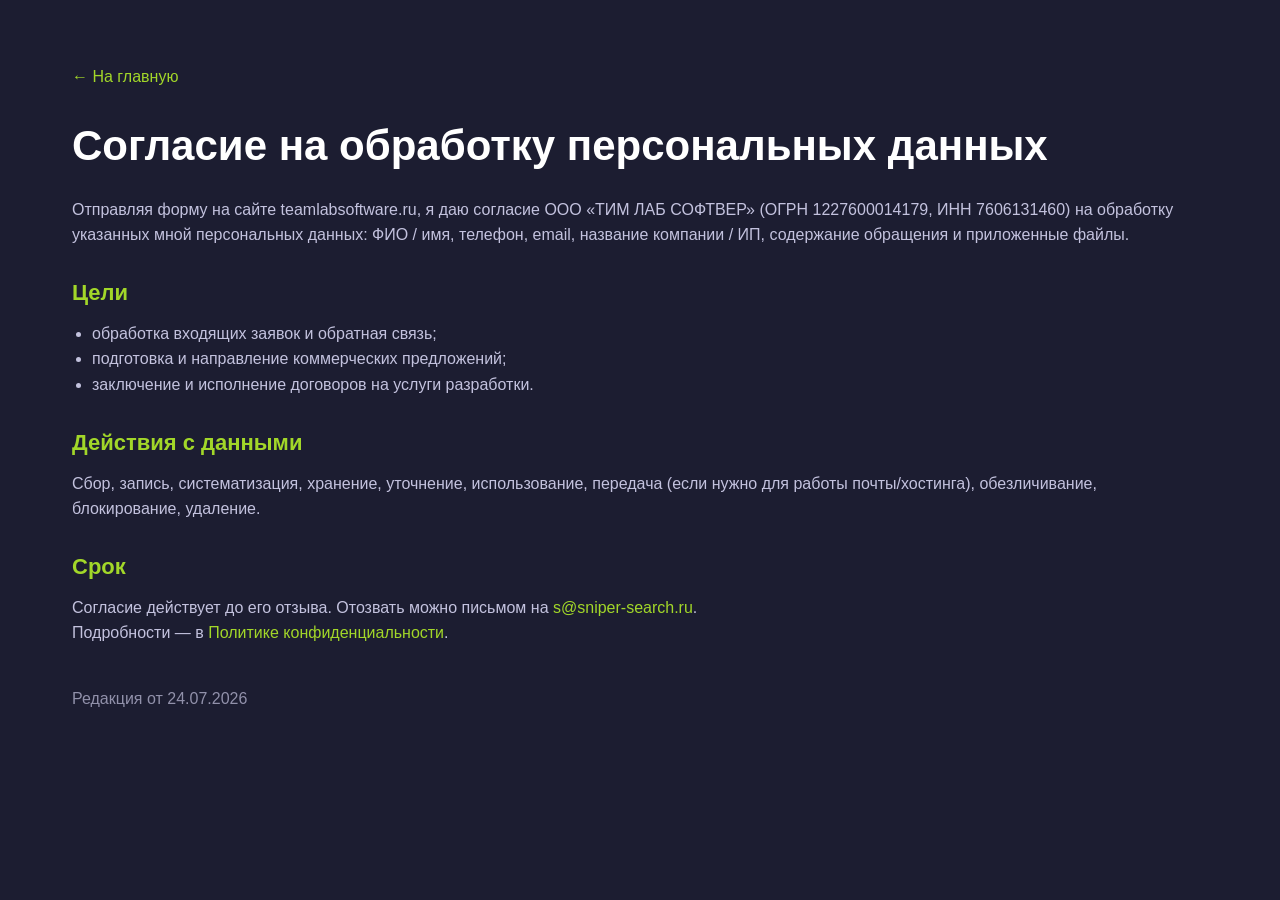
==== personal-data.html @ 65a261e0 "Initial Team Lab landing: static site, forms, responsive QA fixes. Co-authored-by: Cursor <cursorage" ====
<!DOCTYPE html>
<html lang="ru">
  <head>
    <meta charset="UTF-8" />
    <meta name="viewport" content="width=device-width, initial-scale=1.0" />
    <title>Обработка персональных данных — ТимЛаб</title>
    <link rel="stylesheet" href="css/styles.css" />
  </head>
  <body>
    <main class="legal">
      <div class="container">
        <p><a href="index.html">← На главную</a></p>
        <h1>Согласие на обработку персональных данных</h1>
        <p>
          Отправляя форму на сайте teamlabsoftware.ru, я даю согласие ООО «ТИМ
          ЛАБ СОФТВЕР» (ОГРН 1227600014179, ИНН 7606131460) на обработку
          указанных мной персональных данных: ФИО / имя, телефон, email,
          название компании / ИП, содержание обращения и приложенные файлы.
        </p>
        <h2>Цели</h2>
        <ul>
          <li>обработка входящих заявок и обратная связь;</li>
          <li>подготовка и направление коммерческих предложений;</li>
          <li>заключение и исполнение договоров на услуги разработки.</li>
        </ul>
        <h2>Действия с данными</h2>
        <p>
          Сбор, запись, систематизация, хранение, уточнение, использование,
          передача (если нужно для работы почты/хостинга), обезличивание,
          блокирование, удаление.
        </p>
        <h2>Срок</h2>
        <p>
          Согласие действует до его отзыва. Отозвать можно письмом на
          <a href="mailto:s@sniper-search.ru">s@sniper-search.ru</a>.
        </p>
        <p>
          Подробности — в
          <a href="privacy.html">Политике конфиденциальности</a>.
        </p>
        <p class="legal__updated">Редакция от 24.07.2026</p>
      </div>
    </main>
  </body>
</html>
---- css/styles.css ----
:root {
  --primary-dark: #1c1d31;
  --bg: #252637;
  --surface: #2e2f3f;
  --lime: #a2d729;
  --electric: #2f2cf0;
  --purple: #504efd;
  --deep-blue: #2e2cac;
  --snow: #f9f9fb;
  --white: #fefefe;
  --light-grey: #eeeff4;
  --muted: #c3c2de;
  --silver: #c8c8ca;
  --dark-grey: #61616f;
  --near-black: #1f2032;
  --graphite: #3d3f55;
  --placeholder: #8b8c96;
  --border: #e2e2e2;
  --lavender: #bbd7e8;
  --container: 1776px;
  --pad: 72px;
  --font-display: "Unbounded", sans-serif;
  --font-body: "Manrope", sans-serif;
  --radius-card: 20px;
  --radius-sm: 8px;
}

*,
*::before,
*::after {
  box-sizing: border-box;
  margin: 0;
  padding: 0;
}

html {
  scroll-behavior: smooth;
  overflow-x: clip;
}

body {
  font-family: var(--font-body);
  color: var(--graphite);
  background: var(--primary-dark);
  line-height: 1.5;
  -webkit-font-smoothing: antialiased;
  overflow-x: clip;
}

img {
  display: block;
  max-width: 100%;
}

a {
  color: inherit;
  text-decoration: none;
}

button,
input,
textarea {
  font: inherit;
}

.container {
  width: min(100% - 2 * var(--pad), var(--container));
  margin-inline: auto;
}

.visually-hidden {
  position: absolute;
  width: 1px;
  height: 1px;
  padding: 0;
  margin: -1px;
  overflow: hidden;
  clip: rect(0, 0, 0, 0);
  border: 0;
}

/* Buttons */
.btn {
  display: inline-flex;
  align-items: center;
  justify-content: center;
  gap: 10px;
  border-radius: var(--radius-sm);
  border: 1px solid transparent;
  cursor: pointer;
  transition: opacity 0.2s, background 0.2s, border-color 0.2s;
}

.btn:hover {
  opacity: 0.9;
}

.btn--ghost {
  height: 56px;
  padding: 11px 25px;
  border-color: var(--border);
  color: #e2e2e2;
  background: transparent;
  font-weight: 500;
  font-size: 18px;
}

.btn--lime-outline {
  height: 56px;
  padding: 16px 20px;
  border-color: var(--lime);
  color: var(--lime);
  background: transparent;
  font-weight: 700;
  font-size: 18px;
}

.btn--lime {
  background: var(--lime);
  color: var(--primary-dark);
  font-weight: 700;
  font-size: clamp(16px, 2vw, 28px);
  height: auto;
  min-height: 72px;
  padding: 20px 36px;
  gap: 12px;
  width: 100%;
  max-width: 876px;
  min-width: 0;
}

.btn--lime img {
  width: 32px;
  height: 32px;
}

.btn--purple {
  width: 100%;
  max-width: 1476px;
  height: 84px;
  background: var(--purple);
  color: #fff;
  font-family: var(--font-display);
  font-weight: 700;
  font-size: 22px;
  letter-spacing: 1px;
  text-transform: uppercase;
}

.btn--attach {
  height: 57px;
  width: 298px;
  max-width: 100%;
  border: 1px dashed var(--lime);
  color: var(--lime);
  background: transparent;
  font-family: var(--font-display);
  font-weight: 700;
  font-size: 18px;
  gap: 8px;
}

.btn--attach img {
  width: 24px;
  height: 24px;
}

/* Header / Hero */
.hero {
  position: relative;
  min-height: 1006px;
  overflow: hidden;
  background: var(--primary-dark);
  color: #fff;
}

.hero__bg {
  position: absolute;
  inset: 0;
  width: 100%;
  height: 100%;
  object-fit: cover;
  object-position: bottom right;
  opacity: 0.8;
  pointer-events: none;
}

.hero__glow {
  position: absolute;
  top: -38px;
  right: -40px;
  width: min(831px, 60vw);
  height: auto;
  mix-blend-mode: color-dodge;
  pointer-events: none;
  opacity: 0.7;
}

.header {
  position: relative;
  z-index: 2;
  display: flex;
  align-items: center;
  justify-content: space-between;
  gap: 24px;
  padding: 38px var(--pad) 0;
  width: min(100%, 1920px);
  margin-inline: auto;
}

.logo {
  width: 249px;
  height: 56px;
  flex-shrink: 0;
}

.logo img {
  width: 100%;
  height: 100%;
  object-fit: contain;
}

.nav {
  display: flex;
  align-items: center;
  padding: 6px;
  border-radius: var(--radius-sm);
  background: rgba(37, 38, 55, 0.4);
}

.nav a {
  padding: 10px 26px;
  border-radius: var(--radius-sm);
  font-size: 14px;
  font-weight: 500;
  color: #fff;
  transition: background 0.2s, color 0.2s;
}

.nav a:hover,
.nav a.is-active {
  background: var(--bg);
  color: var(--lime);
  font-weight: 700;
}

.burger {
  display: none;
  width: 44px;
  height: 44px;
  border: 1px solid var(--border);
  border-radius: var(--radius-sm);
  background: transparent;
  color: #fff;
  flex-direction: column;
  align-items: center;
  justify-content: center;
  gap: 5px;
  cursor: pointer;
}

.burger span {
  display: block;
  width: 20px;
  height: 2px;
  background: #fff;
}

.hero__content {
  position: relative;
  z-index: 2;
  padding: 110px var(--pad) 80px;
  width: min(100%, 1920px);
  margin-inline: auto;
}

.hero__title {
  font-family: var(--font-display);
  font-weight: 700;
  font-size: clamp(26px, 5vw, 92px);
  line-height: 1.15;
  letter-spacing: -0.02em;
  max-width: 1278px;
  text-transform: uppercase;
  margin-bottom: 40px;
  overflow-wrap: normal;
  word-break: normal;
  hyphens: none;
}

.hero__title-line {
  display: inline-block;
  white-space: nowrap;
}

.hero__title .accent {
  color: var(--lime);
  white-space: nowrap;
}

.hero__chips {
  display: flex;
  flex-wrap: wrap;
  gap: 24px;
  margin-bottom: 48px;
}

.chip {
  display: inline-flex;
  align-items: center;
  gap: 10px;
  padding: 8px 18px;
  border-radius: var(--radius-sm);
  background: rgba(28, 29, 49, 0.5);
  color: var(--light-grey);
  font-size: 16px;
}

.chip img {
  width: 24px;
  height: 24px;
}

/* Services */
.services {
  background: var(--snow);
  padding: 88px 0 100px;
  color: var(--bg);
}

.section-kicker {
  font-family: var(--font-display);
  font-size: 24px;
  color: var(--electric);
  letter-spacing: 1px;
  margin-bottom: 20px;
}

.section-title {
  font-family: var(--font-display);
  font-weight: 700;
  font-size: clamp(28px, 2.4vw, 46px);
  line-height: 1.15;
  color: var(--bg);
  margin-bottom: 20px;
  text-transform: uppercase;
}

.section-title--light {
  color: rgba(255, 255, 255, 0.9);
}

.section-lead {
  font-size: clamp(18px, 1.5vw, 32px);
  line-height: 1.2;
  color: rgba(31, 32, 50, 0.7);
  margin-bottom: 48px;
  max-width: 1574px;
}

.section-lead--light {
  color: rgba(255, 255, 255, 0.85);
  font-size: clamp(16px, 1.25vw, 24px);
}

.services__grid {
  display: grid;
  grid-template-columns: 1fr 1fr;
  gap: 20px;
  margin-bottom: 72px;
}

.service-card {
  background: #fff;
  border: 1px solid var(--light-grey);
  border-radius: var(--radius-card);
  padding: 40px 48px;
  min-width: 0;
  overflow: hidden;
}

.service-card--wide {
  grid-column: 1 / -1;
}

.service-card h3 {
  font-family: var(--font-display);
  font-weight: 700;
  font-size: 32px;
  line-height: 1.2;
  color: var(--graphite);
  margin-bottom: 28px;
  text-transform: uppercase;
}

.tags {
  display: flex;
  flex-wrap: wrap;
  gap: 16px 32px;
}

.tag {
  display: inline-flex;
  align-items: center;
  padding: 10px 13px;
  border-radius: var(--radius-sm);
  background: var(--light-grey);
  color: var(--dark-grey);
  font-size: clamp(14px, 1.2vw, 24px);
  font-weight: 500;
  line-height: 1.2;
  max-width: 100%;
  overflow-wrap: anywhere;
}

.tag--accent {
  background: var(--purple);
  color: var(--snow);
}

.industries {
  margin-top: 24px;
}

.industries h2 {
  font-family: var(--font-display);
  font-weight: 700;
  font-size: clamp(24px, 1.9vw, 36px);
  color: var(--bg);
  margin-bottom: 40px;
  text-transform: uppercase;
}

.industries__grid {
  display: grid;
  grid-template-columns: repeat(6, 1fr);
  gap: 19px;
}

.industry-card {
  background: #fff;
  border: 1px solid var(--light-grey);
  border-radius: var(--radius-card);
  padding: 40px 24px;
  display: flex;
  flex-direction: column;
  align-items: center;
  gap: 18px;
  text-align: center;
}

.industry-card__icon {
  width: 104px;
  height: 104px;
  border-radius: 26px;
  background: var(--light-grey);
  display: grid;
  place-items: center;
}

.industry-card__icon img {
  width: 46px;
  height: 46px;
  object-fit: contain;
}

.industry-card span {
  font-family: var(--font-display);
  font-weight: 700;
  font-size: 18px;
  color: var(--graphite);
  text-transform: uppercase;
}

/* Projects */
.projects {
  background: var(--bg);
  padding: 100px 0;
  color: #fff;
}

.project {
  display: grid;
  grid-template-columns: 1fr 1fr;
  gap: 20px;
  align-items: stretch;
  margin-top: 40px;
}

.project:first-of-type {
  margin-top: 60px;
}

.project--reverse .project__media {
  order: -1;
}

.project__card {
  background: var(--surface);
  border-radius: var(--radius-card);
  padding: 48px;
  display: flex;
  flex-direction: column;
  min-height: 531px;
}

.project__head {
  display: flex;
  flex-wrap: wrap;
  align-items: center;
  gap: 16px 30px;
  margin-bottom: 28px;
}

.project__head h3 {
  font-family: var(--font-display);
  font-weight: 700;
  font-size: 32px;
  line-height: 1.3;
}

.badge {
  display: inline-flex;
  padding: 10px 13px;
  border-radius: var(--radius-sm);
  background: var(--purple);
  color: var(--light-grey);
  font-size: 16px;
  font-weight: 600;
}

.project__rows {
  display: flex;
  flex-direction: column;
  gap: 20px;
  flex: 1;
  margin-bottom: 32px;
}

.project__row {
  display: grid;
  grid-template-columns: 130px 1fr;
  gap: 12px;
  font-size: 20px;
  line-height: 1.5;
}

.project__row dt {
  font-weight: 600;
  color: var(--light-grey);
}

.project__row dt.result {
  color: var(--lime);
}

.project__row dd strong {
  font-weight: 800;
}

.project__tags {
  display: flex;
  flex-wrap: wrap;
  gap: 9px;
  margin-top: auto;
}

.project__tags .tag {
  background: var(--bg);
  color: var(--dark-grey);
  font-size: 16px;
}

.project__media {
  border-radius: var(--radius-card);
  overflow: hidden;
  min-height: 531px;
  background: var(--surface);
}

.project__media img {
  width: 100%;
  height: 100%;
  object-fit: cover;
}

/* About */
.about {
  background: var(--bg);
  padding: 80px 0 100px;
  color: #fff;
}

.about__top {
  display: grid;
  grid-template-columns: 1fr 1fr;
  gap: 40px;
  margin-bottom: 60px;
}

.about__title {
  font-family: var(--font-display);
  font-weight: 700;
  font-size: clamp(32px, 2.5vw, 48px);
  line-height: 1.35;
  margin-bottom: 36px;
  max-width: 840px;
}

.about__title .accent {
  color: var(--lime);
}

.about__text {
  font-size: 24px;
  line-height: 38px;
  color: rgba(255, 255, 255, 0.9);
  max-width: 747px;
}

.stats {
  display: grid;
  grid-template-columns: 1fr 1fr;
  gap: 20px;
}

.stat {
  border: 1px solid rgba(249, 249, 251, 0.1);
  border-radius: 16px;
  padding: 33px;
  min-height: 174px;
}

.stat__value {
  font-size: 64px;
  font-weight: 800;
  line-height: 48px;
  color: var(--silver);
  letter-spacing: -2px;
  margin-bottom: 24px;
}

.stat__label {
  font-size: 24px;
  font-weight: 500;
  color: rgba(255, 255, 255, 0.7);
}

.values {
  display: grid;
  grid-template-columns: repeat(4, 1fr);
  gap: 20px;
}

.value-card {
  background: rgba(255, 255, 255, 0.04);
  border-radius: var(--radius-card);
  padding: 32px;
}

.value-card img {
  width: 48px;
  height: 48px;
  margin-bottom: 16px;
  object-fit: contain;
}

.value-card h3 {
  font-family: var(--font-display);
  font-weight: 700;
  font-size: 24px;
  line-height: 32px;
  margin-bottom: 16px;
  text-transform: uppercase;
  max-width: 332px;
}

.value-card p {
  font-size: 18px;
  line-height: 24px;
  color: rgba(255, 255, 255, 0.8);
}

/* Stack */
.stack {
  background: var(--bg);
  padding: 88px 0 100px;
  color: #fff;
}

.stack__list {
  display: grid;
  grid-template-columns: repeat(6, 1fr);
  gap: 24px;
  margin-top: 60px;
  justify-items: center;
}

.stack-item {
  width: 140px;
  text-align: center;
}

.stack-item__icon {
  width: 140px;
  height: 140px;
  background: var(--snow);
  border-radius: 32px;
  display: grid;
  place-items: center;
  margin-bottom: 20px;
  position: relative;
  overflow: hidden;
}

.stack-item__icon--ts img:last-child {
  position: absolute;
  width: 70%;
  height: auto;
}

.stack-item__icon img {
  width: 100px;
  height: 100px;
  object-fit: contain;
}

.stack-item__icon--python {
  position: relative;
}

.stack-item__icon--python img {
  position: absolute;
  width: 72px;
  height: 72px;
}

.stack-item__icon--python img:first-child {
  top: 18px;
  left: 22px;
}

.stack-item__icon--python img:last-child {
  bottom: 18px;
  right: 22px;
}

.stack-item__icon--k8s {
  position: relative;
}

.stack-item__icon--k8s img {
  position: absolute;
  inset: 18px;
  width: auto;
  height: auto;
  max-width: 104px;
  max-height: 104px;
  margin: auto;
}

.stack-item span {
  font-size: 28px;
  font-weight: 700;
  color: var(--snow);
}

/* Process */
.process {
  background: var(--snow);
  padding: 88px 0 100px;
}

.process__head {
  text-align: center;
  margin-bottom: 80px;
}

.process__grid {
  display: grid;
  grid-template-columns: 1fr 1fr;
  gap: 48px 80px;
  position: relative;
  max-width: 1480px;
  margin-inline: auto;
}

.process__col {
  display: flex;
  flex-direction: column;
  gap: 28px;
}

.process-step {
  display: grid;
  grid-template-columns: 40px 1fr;
  gap: 20px;
  align-items: start;
}

.process-step__icon {
  width: 40px;
  height: 40px;
  border-radius: 10px;
  background: var(--lavender);
  display: grid;
  place-items: center;
  position: relative;
}

.process-step__icon::after {
  content: "";
  position: absolute;
  top: 44px;
  left: 50%;
  width: 1px;
  height: calc(100% + 28px);
  background: rgba(31, 32, 50, 0.1);
  transform: translateX(-50%);
}

.process-step:last-child .process-step__icon::after {
  display: none;
}

.process-step__icon img {
  width: 20px;
  height: 20px;
}

.process-step h3 {
  font-size: 20px;
  font-weight: 700;
  color: var(--graphite);
  margin-bottom: 10px;
}

.process-step p {
  font-size: 16px;
  line-height: 24px;
  color: var(--dark-grey);
}

/* Contact */
.contact {
  background: #fff;
  padding: 88px 0;
}

.contact__title {
  font-family: var(--font-display);
  font-weight: 700;
  font-size: clamp(28px, 2.4vw, 46px);
  line-height: 1.1;
  color: var(--graphite);
  text-transform: uppercase;
  margin-bottom: 23px;
}

.contact__title .accent {
  color: var(--lime);
}

.form {
  max-width: 1476px;
  display: flex;
  flex-direction: column;
  gap: 40px;
}

.form__row {
  display: grid;
  grid-template-columns: 1fr 1fr;
  gap: 20px;
}

.field {
  width: 100%;
  height: 64px;
  padding: 12px 28px;
  border-radius: var(--radius-sm);
  border: 1px solid rgba(31, 32, 50, 0.12);
  background: var(--snow);
  color: var(--near-black);
  font-weight: 600;
  font-size: 16px;
}

.field::placeholder {
  color: var(--placeholder);
}

.field--phone {
  display: flex;
  align-items: center;
  gap: 16px;
  padding-left: 20px;
}

.field--phone img {
  width: 32px;
  height: 24px;
  flex-shrink: 0;
}

.field--phone input {
  border: 0;
  background: transparent;
  width: 100%;
  height: 100%;
  font-weight: 600;
  font-size: 16px;
  outline: none;
}

.field--area {
  height: 179px;
  padding: 18px 28px;
  resize: vertical;
}

.form__attach {
  display: flex;
  align-items: center;
  gap: 31px;
  flex-wrap: wrap;
}

.form__attach-hint {
  font-size: 14px;
  line-height: 26px;
  color: rgba(31, 32, 50, 0.5);
  max-width: 428px;
}

.form__consent {
  display: flex;
  align-items: center;
  gap: 12px;
  color: var(--dark-grey);
  font-size: 18px;
}

.form__consent input {
  width: 24px;
  height: 24px;
  accent-color: var(--purple);
  flex-shrink: 0;
}

.form__consent a {
  color: var(--purple);
  text-decoration: underline;
}

.form__file-name {
  margin-top: 8px;
  font-size: 14px;
  font-weight: 600;
  color: var(--near-black);
}

.form__status {
  min-height: 24px;
  margin: 0;
  font-size: 16px;
  font-weight: 600;
}

.form__status--pending {
  color: var(--dark-grey);
}

.form__status--success {
  color: #1f7a3f;
}

.form__status--error {
  color: #b42318;
}

.form .btn--purple:disabled {
  opacity: 0.6;
  cursor: not-allowed;
}

.legal {
  padding: 64px 0 80px;
  color: var(--snow);
  background: var(--primary-dark);
  min-height: 100vh;
}

.legal a {
  color: var(--lime);
}

.legal h1 {
  font-family: var(--font-display);
  font-size: clamp(28px, 4vw, 42px);
  margin: 24px 0 20px;
  color: #fff;
}

.legal h2 {
  margin: 28px 0 12px;
  font-size: 22px;
  color: var(--lime);
}

.legal p,
.legal li {
  font-size: 16px;
  line-height: 1.6;
  color: var(--muted);
}

.legal ul {
  padding-left: 20px;
}

.legal__updated {
  margin-top: 40px;
  opacity: 0.7;
}

.presentation-page {
  padding: 48px 0 80px;
  background: var(--primary-dark);
  color: var(--snow);
  min-height: 100vh;
}

.presentation-page a:not(.btn) {
  color: var(--lime);
}

.presentation-page h1 {
  font-family: var(--font-display);
  font-size: clamp(32px, 5vw, 48px);
  margin: 16px 0 12px;
  color: #fff;
}

.presentation-page .lead {
  font-size: 18px;
  color: var(--muted);
  max-width: 720px;
  margin-bottom: 40px;
}

.presentation-grid {
  display: grid;
  grid-template-columns: repeat(2, minmax(0, 1fr));
  gap: 20px;
}

.presentation-card {
  border: 1px solid rgba(255, 255, 255, 0.12);
  border-radius: var(--radius-sm);
  padding: 24px;
  background: var(--surface);
}

.presentation-card h2 {
  margin: 0 0 10px;
  font-size: 20px;
  color: #fff;
}

.presentation-card p {
  margin: 0;
  color: var(--muted);
  line-height: 1.55;
}

.presentation-actions {
  display: flex;
  flex-wrap: wrap;
  gap: 16px;
  margin-top: 36px;
}

@media (max-width: 720px) {
  .presentation-grid {
    grid-template-columns: 1fr;
  }
}

/* Footer */
.footer {
  background: var(--primary-dark);
  color: var(--muted);
  padding: 66px 0 40px;
}

.footer__grid {
  display: grid;
  grid-template-columns: 1.4fr 1fr 1.2fr 1fr;
  gap: 40px;
  margin-bottom: 56px;
}

.footer__brand .logo {
  margin-bottom: 40px;
}

.footer__brand p {
  font-size: 20px;
  line-height: 28px;
  margin-bottom: 40px;
  max-width: 429px;
}

.footer__address {
  font-size: 20px;
  font-weight: 500;
  line-height: 36px;
}

.footer h4 {
  font-size: 24px;
  font-weight: 400;
  margin-bottom: 24px;
  color: var(--muted);
}

.footer__nav {
  display: flex;
  flex-direction: column;
  gap: 12px;
}

.footer__nav a:hover {
  color: #fff;
}

.footer__contacts {
  display: flex;
  flex-direction: column;
  gap: 30px;
}

.footer__contacts a {
  display: inline-flex;
  align-items: center;
  gap: 10px;
  color: #fff;
  font-size: 24px;
  font-weight: 600;
  text-decoration: underline;
  text-underline-offset: 4px;
}

.footer__contacts a:first-of-type {
  margin-top: 0;
}

.footer__contacts img {
  width: 28px;
  height: 28px;
}

.footer__actions {
  display: flex;
  flex-direction: column;
  gap: 20px;
  align-items: stretch;
}

.footer__actions .btn {
  width: 100%;
  max-width: 350px;
}

.footer__actions .btn img {
  width: 24px;
  height: 24px;
}

.footer__bottom {
  border-top: 1px solid rgba(195, 194, 222, 0.2);
  padding-top: 28px;
  display: flex;
  flex-wrap: wrap;
  justify-content: space-between;
  gap: 16px;
  font-size: 18px;
}

.footer__bottom a:hover {
  color: #fff;
}

/* Responsive */
@media (max-width: 1200px) {
  :root {
    --pad: 40px;
  }

  .services__grid,
  .about__top,
  .project,
  .values,
  .process__grid,
  .footer__grid {
    grid-template-columns: 1fr;
  }

  .project--reverse .project__media {
    order: 0;
  }

  .industries__grid {
    grid-template-columns: repeat(3, 1fr);
  }

  .stack__list {
    grid-template-columns: repeat(3, 1fr);
  }

  .header .btn--ghost {
    display: none;
  }

  .nav {
    display: none;
  }

  .nav.is-open {
    display: flex;
    position: absolute;
    top: 100px;
    left: var(--pad);
    right: var(--pad);
    flex-direction: column;
    background: var(--bg);
    z-index: 20;
    padding: 12px;
    box-shadow: 0 16px 40px rgba(0, 0, 0, 0.35);
  }

  .burger {
    display: inline-flex;
  }

  .project__media {
    min-height: 320px;
  }

  .service-card {
    padding: 28px 24px;
  }

  .service-card h3 {
    font-size: clamp(22px, 5vw, 32px);
  }

  .footer__contacts a {
    font-size: 18px;
    word-break: break-word;
  }
}

@media (max-width: 768px) {
  :root {
    --pad: 20px;
  }

  .hero {
    min-height: auto;
  }

  .hero__content {
    padding-top: 60px;
  }

  .btn--lime {
    width: 100%;
    max-width: none;
    min-width: 0;
    font-size: 16px;
    height: auto;
    min-height: 64px;
    padding: 16px 20px;
  }

  .form__row,
  .stats,
  .industries__grid,
  .stack__list {
    grid-template-columns: 1fr 1fr;
  }

  .service-card {
    padding: 24px 18px;
  }

  .header {
    padding-top: 20px;
  }

  .hero__content {
    padding-top: 48px;
    padding-bottom: 56px;
  }

  .hero__chips {
    gap: 12px;
  }

  .chip {
    font-size: 14px;
    padding: 8px 12px;
  }

  .project__row {
    grid-template-columns: 1fr;
  }

  .values {
    grid-template-columns: 1fr;
  }

  .form__attach {
    flex-direction: column;
    align-items: flex-start;
    gap: 16px;
  }

  .btn--attach {
    width: 100%;
  }

  .form__consent {
    font-size: 15px;
    align-items: flex-start;
  }

  .footer__actions .btn {
    max-width: none;
  }

  .footer__bottom {
    flex-direction: column;
  }
}

@media (max-width: 520px) {
  .form__row,
  .stats,
  .industries__grid,
  .stack__list {
    grid-template-columns: 1fr;
  }

  .logo {
    width: 160px;
    height: 40px;
  }

  .hero__title {
    font-size: 24px;
    line-height: 1.2;
  }
}
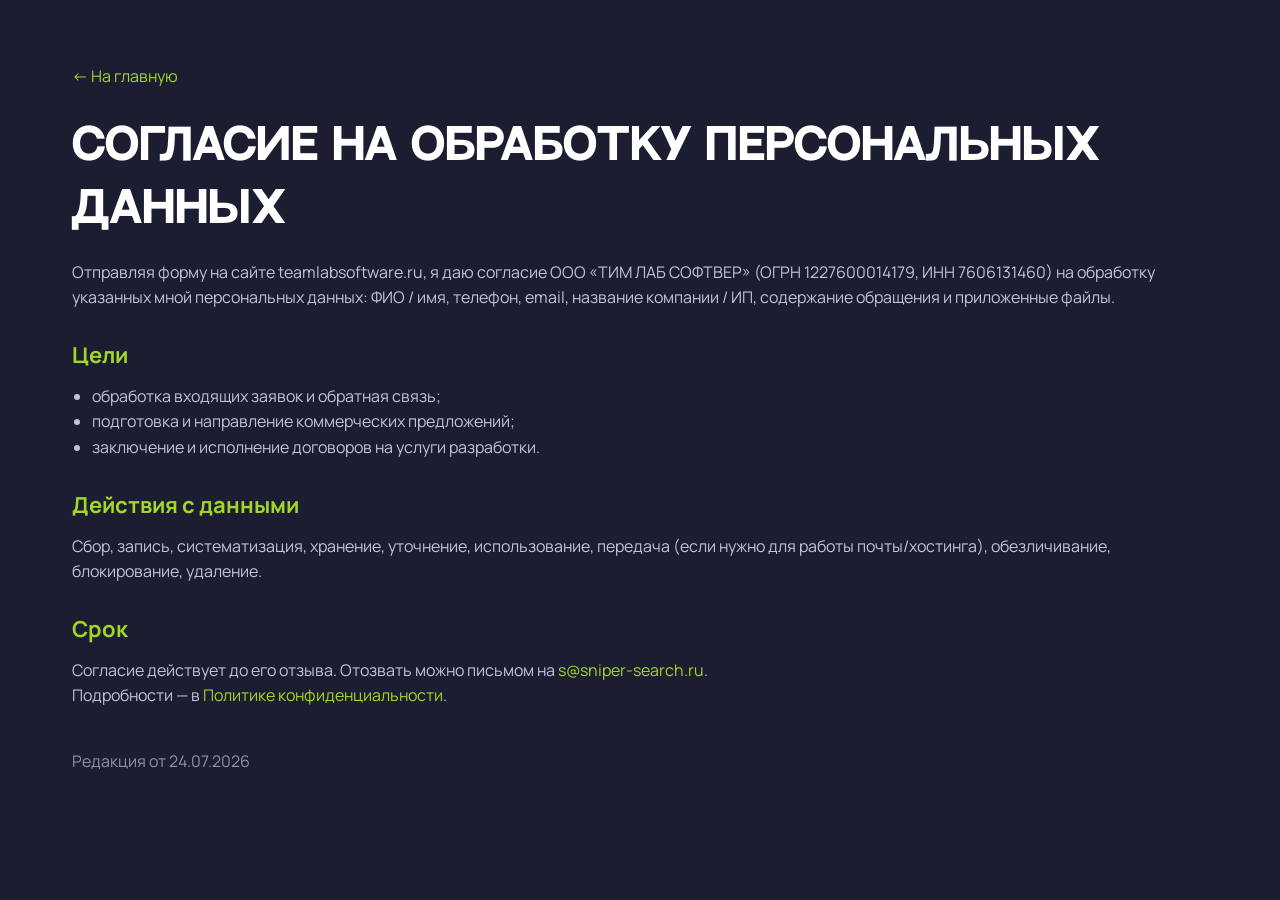
==== commit 74820024: "Ship guide interactions: process tabs, callback modal, phone masks, file attach states, and full-res" ====
--- a/personal-data.html
+++ b/personal-data.html
@@ -4,6 +4,12 @@
     <meta charset="UTF-8" />
     <meta name="viewport" content="width=device-width, initial-scale=1.0" />
     <title>Обработка персональных данных — ТимЛаб</title>
+    <link rel="preconnect" href="https://fonts.googleapis.com" />
+    <link rel="preconnect" href="https://fonts.gstatic.com" crossorigin />
+    <link
+      href="https://fonts.googleapis.com/css2?family=Manrope:wght@400;500;600;700;800&family=Unbounded:wght@400;700&display=swap"
+      rel="stylesheet"
+    />
     <link rel="stylesheet" href="css/styles.css" />
   </head>
   <body>
--- a/css/styles.css
+++ b/css/styles.css
@@ -1,3 +1,19 @@
+@font-face {
+  font-family: "Neutral Face";
+  src: url("../assets/fonts/NeutralFace.woff") format("woff");
+  font-weight: 400;
+  font-style: normal;
+  font-display: swap;
+}
+
+@font-face {
+  font-family: "Neutral Face";
+  src: url("../assets/fonts/NeutralFaceBold.woff") format("woff");
+  font-weight: 700;
+  font-style: normal;
+  font-display: swap;
+}
+
 :root {
   --primary-dark: #1c1d31;
   --bg: #252637;
@@ -19,8 +35,10 @@
   --lavender: #bbd7e8;
   --container: 1776px;
   --pad: 72px;
-  --font-display: "Unbounded", sans-serif;
-  --font-body: "Manrope", sans-serif;
+  /* Макет: Neutral Face. Гайд помечает Unbounded — fallback. */
+  --font-display: "Neutral Face", "Unbounded", sans-serif;
+  /* Макет: Vela Sans GX (форк Manrope). Гайд: Manrope. */
+  --font-body: "Manrope", "Vela Sans GX", sans-serif;
   --radius-card: 20px;
   --radius-sm: 8px;
 }
@@ -40,6 +58,8 @@
 
 body {
   font-family: var(--font-body);
+  font-weight: 400;
+  font-size: 20px;
   color: var(--graphite);
   background: var(--primary-dark);
   line-height: 1.5;
@@ -79,7 +99,7 @@
   border: 0;
 }
 
-/* Buttons */
+/* Buttons — гайд: Large Manrope 28 / Button Neutral Face 22 / Small Manrope 18 */
 .btn {
   display: inline-flex;
   align-items: center;
@@ -88,11 +108,14 @@
   border-radius: var(--radius-sm);
   border: 1px solid transparent;
   cursor: pointer;
-  transition: opacity 0.2s, background 0.2s, border-color 0.2s;
-}
-
-.btn:hover {
-  opacity: 0.9;
+  transition:
+    background 0.2s ease,
+    border-color 0.2s ease,
+    color 0.2s ease,
+    transform 0.2s ease,
+    box-shadow 0.2s ease;
+  font-family: var(--font-body);
+  line-height: 1.2;
 }
 
 .btn--ghost {
@@ -103,6 +126,24 @@
   background: transparent;
   font-weight: 500;
   font-size: 18px;
+  line-height: 24px;
+}
+
+.btn--ghost:hover {
+  background: var(--border);
+  border-color: var(--border);
+  color: var(--primary-dark);
+}
+
+.btn--ghost:active {
+  background: #d5d5d5;
+  border-color: #d5d5d5;
+  color: var(--primary-dark);
+}
+
+.btn--ghost:focus-visible {
+  outline: 2px solid var(--lime);
+  outline-offset: 2px;
 }
 
 .btn--lime-outline {
@@ -113,13 +154,39 @@
   background: transparent;
   font-weight: 700;
   font-size: 18px;
+  line-height: 24px;
+}
+
+.btn--lime-outline:hover {
+  background: var(--lime);
+  border-color: var(--lime);
+  color: var(--bg);
+}
+
+.btn--lime-outline:hover img {
+  filter: brightness(0) saturate(100%);
+}
+
+.btn--lime-outline:active {
+  background: #8fbf1f;
+  border-color: #8fbf1f;
+  color: var(--bg);
+}
+
+.btn--lime-outline:focus-visible {
+  outline: 2px solid var(--lime);
+  outline-offset: 2px;
 }
 
 .btn--lime {
+  position: relative;
+  overflow: hidden;
   background: var(--lime);
   color: var(--primary-dark);
+  font-family: var(--font-body);
   font-weight: 700;
   font-size: clamp(16px, 2vw, 28px);
+  line-height: 24px;
   height: auto;
   min-height: 72px;
   padding: 20px 36px;
@@ -127,24 +194,82 @@
   width: 100%;
   max-width: 876px;
   min-width: 0;
+  text-transform: uppercase;
+  isolation: isolate;
+}
+
+.btn--lime::after {
+  content: "";
+  position: absolute;
+  inset: 0;
+  left: -30%;
+  width: 28%;
+  background: rgba(255, 255, 255, 0.2);
+  transform: skewX(-12deg) translateX(-120%);
+  transition: transform 0.7s ease;
+  pointer-events: none;
+  z-index: 0;
+}
+
+.btn--lime:hover::after {
+  transform: skewX(-12deg) translateX(420%);
+}
+
+.btn--lime > * {
+  position: relative;
+  z-index: 1;
 }
 
 .btn--lime img {
   width: 32px;
   height: 32px;
+  transition: transform 0.2s ease;
+}
+
+.btn--lime:hover img {
+  transform: translateX(4px);
+}
+
+.btn--lime:active {
+  background: #8fbf1f;
+}
+
+.btn--lime:focus-visible {
+  outline: 2px solid #fff;
+  outline-offset: 3px;
 }
 
 .btn--purple {
   width: 100%;
   max-width: 1476px;
   height: 84px;
+  padding: 16px 24px;
   background: var(--purple);
   color: #fff;
   font-family: var(--font-display);
   font-weight: 700;
   font-size: 22px;
+  line-height: 24px;
   letter-spacing: 1px;
   text-transform: uppercase;
+}
+
+.btn--purple:hover {
+  background: #3f3df5;
+}
+
+.btn--purple:active {
+  background: var(--electric);
+}
+
+.btn--purple:focus-visible {
+  outline: 2px solid var(--lime);
+  outline-offset: 2px;
+}
+
+.btn--purple:disabled {
+  opacity: 0.6;
+  cursor: not-allowed;
 }
 
 .btn--attach {
@@ -154,15 +279,87 @@
   border: 1px dashed var(--lime);
   color: var(--lime);
   background: transparent;
-  font-family: var(--font-display);
+  font-family: var(--font-body);
   font-weight: 700;
   font-size: 18px;
+  line-height: 24px;
   gap: 8px;
+  position: relative;
+}
+
+.btn--attach:hover {
+  background: rgba(162, 215, 41, 0.12);
+  border-style: solid;
+}
+
+.btn--attach:active {
+  background: var(--lime);
+  border-style: solid;
+  color: #121316;
+}
+
+.btn--attach:active img,
+.btn--attach:active .attach-trigger__icon {
+  filter: brightness(0);
+}
+
+.btn--attach:focus-visible {
+  outline: 2px solid var(--lime);
+  outline-offset: 2px;
 }
 
 .btn--attach img {
   width: 24px;
   height: 24px;
+  transition: filter 0.2s ease;
+}
+
+.btn--modal-lime {
+  width: 100%;
+  height: 52px;
+  background: var(--lime);
+  color: var(--primary-dark);
+  font-weight: 700;
+  font-size: 15px;
+  border: 0;
+}
+
+.btn--modal-lime:hover {
+  background: #8fbf1f;
+}
+
+.btn--modal-lime:active {
+  background: #7eab1a;
+}
+
+.btn--modal-lime:focus-visible {
+  outline: 2px solid var(--electric);
+  outline-offset: 2px;
+}
+
+.btn--modal-lime:disabled {
+  opacity: 0.6;
+  cursor: not-allowed;
+}
+
+.btn--modal-outline {
+  width: 100%;
+  height: 52px;
+  background: transparent;
+  border: 1px solid var(--primary-dark);
+  color: var(--primary-dark);
+  font-weight: 600;
+  font-size: 15px;
+}
+
+.btn--modal-outline:hover {
+  background: var(--primary-dark);
+  color: #fff;
+}
+
+.btn--modal-outline:focus-visible {
+  outline: 2px solid var(--lime);
+  outline-offset: 2px;
 }
 
 /* Header / Hero */
@@ -180,20 +377,11 @@
   width: 100%;
   height: 100%;
   object-fit: cover;
-  object-position: bottom right;
-  opacity: 0.8;
+  object-position: right center;
   pointer-events: none;
-}
-
-.hero__glow {
-  position: absolute;
-  top: -38px;
-  right: -40px;
-  width: min(831px, 60vw);
-  height: auto;
-  mix-blend-mode: color-dodge;
-  pointer-events: none;
-  opacity: 0.7;
+  image-rendering: auto;
+  -webkit-user-select: none;
+  user-select: none;
 }
 
 .header {
@@ -234,14 +422,23 @@
   font-size: 14px;
   font-weight: 500;
   color: #fff;
-  transition: background 0.2s, color 0.2s;
-}
-
-.nav a:hover,
+  transition: background 0.2s ease, color 0.2s ease, font-weight 0.2s ease;
+}
+
+.nav a:hover {
+  background: rgba(255, 255, 255, 0.1);
+  color: #fff;
+}
+
 .nav a.is-active {
   background: var(--bg);
   color: var(--lime);
   font-weight: 700;
+}
+
+.nav a.is-active:hover {
+  background: var(--bg);
+  color: var(--lime);
 }
 
 .burger {
@@ -278,8 +475,8 @@
   font-family: var(--font-display);
   font-weight: 700;
   font-size: clamp(26px, 5vw, 92px);
-  line-height: 1.15;
-  letter-spacing: -0.02em;
+  line-height: 1.435;
+  letter-spacing: 0;
   max-width: 1278px;
   text-transform: uppercase;
   margin-bottom: 40px;
@@ -330,7 +527,9 @@
 
 .section-kicker {
   font-family: var(--font-display);
+  font-weight: 400;
   font-size: 24px;
+  line-height: 1.15;
   color: var(--electric);
   letter-spacing: 1px;
   margin-bottom: 20px;
@@ -351,7 +550,9 @@
 }
 
 .section-lead {
-  font-size: clamp(18px, 1.5vw, 32px);
+  font-family: var(--font-body);
+  font-weight: 500;
+  font-size: clamp(18px, 1.5vw, 24px);
   line-height: 1.2;
   color: rgba(31, 32, 50, 0.7);
   margin-bottom: 48px;
@@ -360,6 +561,7 @@
 
 .section-lead--light {
   color: rgba(255, 255, 255, 0.85);
+  font-weight: 500;
   font-size: clamp(16px, 1.25vw, 24px);
 }
 
@@ -572,16 +774,22 @@
 }
 
 .project__media {
+  position: relative;
   border-radius: var(--radius-card);
   overflow: hidden;
   min-height: 531px;
+  height: 100%;
   background: var(--surface);
 }
 
 .project__media img {
+  position: absolute;
+  inset: 0;
   width: 100%;
   height: 100%;
   object-fit: cover;
+  object-position: top center;
+  display: block;
 }
 
 /* About */
@@ -699,6 +907,11 @@
 .stack-item {
   width: 140px;
   text-align: center;
+  transition: transform 0.2s ease;
+}
+
+.stack-item:hover {
+  transform: translateY(-4px);
 }
 
 .stack-item__icon {
@@ -711,18 +924,29 @@
   margin-bottom: 20px;
   position: relative;
   overflow: hidden;
+  transition: box-shadow 0.2s ease;
+}
+
+.stack-item:hover .stack-item__icon {
+  box-shadow: 0 10px 28px rgba(80, 78, 253, 0.22);
+}
+
+.stack-item__icon img {
+  width: 100px;
+  height: 100px;
+  object-fit: contain;
+  transition: filter 0.2s ease;
+}
+
+.stack-item:hover .stack-item__icon img {
+  filter: brightness(0) saturate(100%) invert(32%) sepia(98%) saturate(2476%)
+    hue-rotate(230deg) brightness(100%) contrast(101%);
 }
 
 .stack-item__icon--ts img:last-child {
   position: absolute;
   width: 70%;
   height: auto;
-}
-
-.stack-item__icon img {
-  width: 100px;
-  height: 100px;
-  object-fit: contain;
 }
 
 .stack-item__icon--python {
@@ -773,7 +997,53 @@
 
 .process__head {
   text-align: center;
-  margin-bottom: 80px;
+  margin-bottom: 48px;
+}
+
+.process-tabs {
+  display: inline-flex;
+  align-items: center;
+  gap: 8px;
+  margin-top: 40px;
+  padding: 5px;
+  border-radius: 8px;
+  background: var(--light-grey);
+  border: 1px solid rgba(47, 44, 240, 0.03);
+}
+
+.process-tabs__btn {
+  appearance: none;
+  border: 0;
+  background: transparent;
+  color: var(--dark-grey);
+  font-family: var(--font-body);
+  font-weight: 600;
+  font-size: 16px;
+  line-height: 21px;
+  padding: 8px 15px;
+  border-radius: 6px;
+  cursor: pointer;
+  transition: background 0.2s ease, color 0.2s ease;
+}
+
+.process-tabs__btn:hover {
+  background: #ccccff;
+  color: var(--purple);
+}
+
+.process-tabs__btn.is-active {
+  background: var(--electric);
+  color: #fff;
+}
+
+.process-tabs__btn.is-active:hover {
+  background: var(--electric);
+  color: #fff;
+}
+
+.process-tabs__btn:focus-visible {
+  outline: 2px solid var(--purple);
+  outline-offset: 2px;
 }
 
 .process__grid {
@@ -886,6 +1156,22 @@
   font-size: 16px;
 }
 
+.field:hover {
+  border-color: rgba(80, 78, 253, 0.35);
+}
+
+.field:focus {
+  outline: none;
+  border-color: var(--purple);
+  background: #fff;
+}
+
+.field.is-error,
+.field--phone.is-error {
+  border-color: #e53e3e;
+  background: #fff5f5;
+}
+
 .field::placeholder {
   color: var(--placeholder);
 }
@@ -893,14 +1179,98 @@
 .field--phone {
   display: flex;
   align-items: center;
-  gap: 16px;
-  padding-left: 20px;
-}
-
-.field--phone img {
+  gap: 12px;
+  padding-left: 12px;
+  position: relative;
+}
+
+.phone-country {
+  position: relative;
+  flex-shrink: 0;
+}
+
+.phone-country__toggle {
+  display: inline-flex;
+  align-items: center;
+  gap: 6px;
+  border: 0;
+  background: transparent;
+  padding: 4px;
+  cursor: pointer;
+  border-radius: 6px;
+}
+
+.phone-country__toggle:hover {
+  background: rgba(80, 78, 253, 0.08);
+}
+
+.phone-country__toggle img[data-phone-flag],
+.phone-country__toggle img:first-child {
   width: 32px;
   height: 24px;
-  flex-shrink: 0;
+  display: block;
+  border-radius: 3px;
+}
+
+.phone-country__chevron {
+  width: 12px;
+  height: 12px;
+  opacity: 0.7;
+  transition: transform 0.2s ease;
+}
+
+.phone-country.is-open .phone-country__chevron {
+  transform: rotate(180deg);
+}
+
+.phone-country__menu {
+  position: absolute;
+  top: calc(100% + 8px);
+  left: 0;
+  z-index: 30;
+  min-width: 220px;
+  padding: 6px;
+  border-radius: 10px;
+  background: #fff;
+  border: 1px solid #e1e2ec;
+  box-shadow: 0 12px 24px rgba(28, 29, 49, 0.12);
+}
+
+.phone-country__menu--up {
+  top: auto;
+  bottom: calc(100% + 8px);
+}
+
+.phone-country__option {
+  width: 100%;
+  display: flex;
+  align-items: center;
+  gap: 10px;
+  border: 0;
+  background: transparent;
+  padding: 10px 12px;
+  border-radius: 8px;
+  cursor: pointer;
+  font-family: var(--font-body);
+  font-size: 14px;
+  color: var(--near-black);
+  text-align: left;
+}
+
+.phone-country__option:hover {
+  background: #f3f3ff;
+}
+
+.phone-country__option.is-selected {
+  background: rgba(80, 78, 253, 0.12);
+  color: var(--purple);
+  font-weight: 600;
+}
+
+.phone-country__dial {
+  margin-left: auto;
+  color: var(--dark-grey);
+  font-weight: 600;
 }
 
 .field--phone input {
@@ -911,6 +1281,7 @@
   font-weight: 600;
   font-size: 16px;
   outline: none;
+  padding-right: 16px;
 }
 
 .field--area {
@@ -924,6 +1295,178 @@
   align-items: center;
   gap: 31px;
   flex-wrap: wrap;
+}
+
+.form__attach[data-state="uploaded"],
+.form__attach[data-state="loading"],
+.form__attach[data-state="error"] {
+  align-items: stretch;
+}
+
+.attach-trigger {
+  cursor: pointer;
+}
+
+.attach-trigger__icon--pressed {
+  display: none;
+}
+
+.attach-trigger:active .attach-trigger__icon:not(.attach-trigger__icon--pressed) {
+  display: none;
+}
+
+.attach-trigger:active .attach-trigger__icon--pressed {
+  display: block;
+  filter: none;
+}
+
+.attach-card {
+  width: 298px;
+  max-width: 100%;
+  border-radius: 8px;
+  padding: 16px;
+  box-sizing: border-box;
+}
+
+.attach-card--loading {
+  background: var(--primary-dark);
+  border: 1px solid rgba(162, 215, 41, 0.2);
+  display: flex;
+  flex-direction: column;
+  gap: 12px;
+}
+
+.attach-card--uploaded {
+  background: #f5f7fa;
+  border: 1px solid #d9dee5;
+  display: flex;
+  align-items: center;
+  justify-content: space-between;
+  gap: 12px;
+}
+
+.attach-card--error {
+  background: var(--primary-dark);
+  border: 1px solid #ff4d4d;
+  display: flex;
+  flex-direction: column;
+  gap: 12px;
+  position: relative;
+  padding-top: 40px;
+}
+
+.attach-card__row {
+  display: flex;
+  align-items: center;
+  gap: 8px;
+  width: 100%;
+}
+
+.attach-card__meta {
+  display: flex;
+  align-items: center;
+  gap: 12px;
+  min-width: 0;
+}
+
+.attach-card__icon-wrap {
+  width: 32px;
+  height: 32px;
+  border-radius: 6px;
+  background: #ebf5d9;
+  display: grid;
+  place-items: center;
+  flex-shrink: 0;
+}
+
+.attach-card__name {
+  font-size: 13px;
+  font-weight: 600;
+  color: #1a1a1f;
+  overflow: hidden;
+  text-overflow: ellipsis;
+  white-space: nowrap;
+  max-width: 170px;
+}
+
+.attach-card--loading .attach-card__name,
+.attach-card--error .attach-card__name {
+  color: #fff;
+  flex: 1;
+  max-width: 180px;
+}
+
+.attach-card__size {
+  font-size: 11px;
+  color: #737880;
+}
+
+.attach-card__pct {
+  margin-left: auto;
+  color: var(--lime);
+  font-size: 12px;
+  font-weight: 700;
+}
+
+.attach-card__bar {
+  width: 100%;
+  height: 6px;
+  border-radius: 3px;
+  background: rgba(255, 255, 255, 0.08);
+  overflow: hidden;
+}
+
+.attach-card__bar span {
+  display: block;
+  height: 100%;
+  background: var(--lime);
+  transition: width 0.08s linear;
+}
+
+.attach-card__loader {
+  animation: attach-spin 0.9s linear infinite;
+}
+
+@keyframes attach-spin {
+  to {
+    transform: rotate(360deg);
+  }
+}
+
+.attach-card__remove {
+  border: 0;
+  background: transparent;
+  padding: 0;
+  cursor: pointer;
+  flex-shrink: 0;
+}
+
+.attach-card--error .attach-card__remove {
+  position: absolute;
+  top: 12px;
+  right: 12px;
+}
+
+.attach-card__error {
+  color: #ff4d4d;
+  font-size: 12px;
+  margin: 0;
+}
+
+.attach-card__retry {
+  border: 0;
+  background: transparent;
+  color: var(--lime);
+  font-weight: 700;
+  font-size: 12px;
+  padding: 0;
+  cursor: pointer;
+  text-align: left;
+  font-family: var(--font-body);
+}
+
+.attach-card__retry:hover {
+  text-decoration: underline;
 }
 
 .form__attach-hint {
@@ -1099,23 +1642,24 @@
   grid-template-columns: 1.4fr 1fr 1.2fr 1fr;
   gap: 40px;
   margin-bottom: 56px;
+  align-items: start;
+}
+
+.footer__brand {
+  display: flex;
+  flex-direction: column;
+  gap: 24px;
 }
 
 .footer__brand .logo {
-  margin-bottom: 40px;
+  margin-bottom: 0;
 }
 
 .footer__brand p {
   font-size: 20px;
   line-height: 28px;
-  margin-bottom: 40px;
+  margin-bottom: 0;
   max-width: 429px;
-}
-
-.footer__address {
-  font-size: 20px;
-  font-weight: 500;
-  line-height: 36px;
 }
 
 .footer h4 {
@@ -1131,8 +1675,13 @@
   gap: 12px;
 }
 
+.footer__nav a {
+  color: #fff;
+  transition: color 0.2s ease;
+}
+
 .footer__nav a:hover {
-  color: #fff;
+  color: var(--lime);
 }
 
 .footer__contacts {
@@ -1150,6 +1699,11 @@
   font-weight: 600;
   text-decoration: underline;
   text-underline-offset: 4px;
+  transition: color 0.2s ease;
+}
+
+.footer__contacts a:hover {
+  color: var(--lime);
 }
 
 .footer__contacts a:first-of-type {
@@ -1159,6 +1713,12 @@
 .footer__contacts img {
   width: 28px;
   height: 28px;
+  transition: filter 0.2s ease;
+}
+
+.footer__contacts a:hover img {
+  filter: brightness(0) saturate(100%) invert(76%) sepia(64%) saturate(497%)
+    hue-rotate(28deg) brightness(95%) contrast(92%);
 }
 
 .footer__actions {
@@ -1180,12 +1740,38 @@
 
 .footer__bottom {
   border-top: 1px solid rgba(195, 194, 222, 0.2);
-  padding-top: 28px;
+  padding-top: 32px;
   display: flex;
   flex-wrap: wrap;
   justify-content: space-between;
-  gap: 16px;
+  align-items: flex-start;
+  gap: 24px 40px;
   font-size: 18px;
+  line-height: 1.5;
+}
+
+.footer__legal {
+  display: flex;
+  flex-direction: column;
+  gap: 12px;
+}
+
+.footer__address {
+  margin: 0;
+  font-size: 18px;
+  font-weight: 500;
+  line-height: 1.5;
+  color: var(--muted);
+}
+
+.footer__legal-links {
+  display: flex;
+  flex-wrap: wrap;
+  gap: 12px 28px;
+}
+
+.footer__bottom a {
+  transition: color 0.2s ease;
 }
 
 .footer__bottom a:hover {
@@ -1205,6 +1791,53 @@
   .process__grid,
   .footer__grid {
     grid-template-columns: 1fr;
+  }
+
+  .footer__grid {
+    gap: 48px;
+    margin-bottom: 48px;
+  }
+
+  .footer__brand {
+    gap: 20px;
+  }
+
+  .footer__brand .logo {
+    width: min(220px, 100%);
+    height: auto;
+    aspect-ratio: 249 / 56;
+  }
+
+  .footer__brand p {
+    font-size: 16px;
+    line-height: 1.5;
+  }
+
+  .footer h4 {
+    margin-bottom: 16px;
+    font-size: 20px;
+  }
+
+  .footer__nav {
+    gap: 16px;
+  }
+
+  .footer__contacts {
+    gap: 20px;
+  }
+
+  .footer__actions {
+    gap: 16px;
+    width: 100%;
+  }
+
+  .footer__actions .btn {
+    max-width: none;
+  }
+
+  .footer__bottom {
+    padding-top: 28px;
+    gap: 20px;
   }
 
   .project--reverse .project__media {
@@ -1343,6 +1976,16 @@
 
   .footer__bottom {
     flex-direction: column;
+    gap: 20px;
+  }
+
+  .footer__legal {
+    gap: 10px;
+  }
+
+  .footer__legal-links {
+    flex-direction: column;
+    gap: 10px;
   }
 }
 
@@ -1364,3 +2007,284 @@
     line-height: 1.2;
   }
 }
+
+/* Callback modal */
+body.is-modal-open {
+  overflow: hidden;
+}
+
+.modal {
+  position: fixed;
+  inset: 0;
+  z-index: 1000;
+  display: grid;
+  place-items: center;
+  padding: 20px;
+  background: rgba(28, 29, 49, 0.45);
+}
+
+.modal[hidden] {
+  display: none;
+}
+
+.modal__card {
+  width: min(100%, 420px);
+  background: #fff;
+  border-radius: 20px;
+  padding: 32px;
+  box-shadow: 0 16px 16px rgba(28, 29, 49, 0.08);
+  max-height: calc(100vh - 40px);
+  overflow: auto;
+}
+
+.modal__form {
+  display: flex;
+  flex-direction: column;
+  gap: 16px;
+}
+
+.modal__header {
+  display: flex;
+  align-items: flex-start;
+  justify-content: space-between;
+  gap: 16px;
+  margin-bottom: 12px;
+}
+
+.modal__title {
+  font-size: 22px;
+  line-height: 1.25;
+  color: var(--primary-dark);
+  font-weight: 700;
+}
+
+.modal__subtitle {
+  margin-top: 6px;
+  font-size: 13px;
+  line-height: 1.4;
+  color: #5c5d71;
+}
+
+.modal__close {
+  border: 0;
+  background: transparent;
+  padding: 0;
+  cursor: pointer;
+  flex-shrink: 0;
+  width: 24px;
+  height: 24px;
+}
+
+.modal__close:hover {
+  opacity: 0.7;
+}
+
+.modal-field {
+  display: flex;
+  flex-direction: column;
+  gap: 8px;
+}
+
+.modal-field__label {
+  font-size: 13px;
+  font-weight: 600;
+  color: #5c5d71;
+}
+
+.modal-field__input {
+  width: 100%;
+  height: 48px;
+  border: 1px solid #e1e2ec;
+  border-radius: 8px;
+  padding: 0 16px;
+  font-family: var(--font-body);
+  font-size: 15px;
+  color: var(--primary-dark);
+  background: #fff;
+}
+
+.modal-field__input::placeholder {
+  color: #9c9db1;
+}
+
+.modal-field__input:hover {
+  border-color: rgba(80, 78, 253, 0.4);
+}
+
+.modal-field__input:focus {
+  outline: none;
+  border-color: var(--purple);
+}
+
+.modal-field__phone {
+  display: flex;
+  align-items: center;
+  gap: 10px;
+  height: 48px;
+  border: 1px solid #e1e2ec;
+  border-radius: 8px;
+  padding: 0 12px 0 10px;
+  background: #fff;
+}
+
+.modal-field__phone:focus-within {
+  border-color: var(--purple);
+}
+
+.modal-field__input--bare {
+  border: 0;
+  height: 100%;
+  padding: 0;
+  background: transparent;
+}
+
+.modal-field.is-error .modal-field__input,
+.modal-field.is-error .modal-field__phone,
+.modal-field.is-error .modal-select__trigger {
+  border-color: #e53e3e;
+  background: #fff5f5;
+}
+
+.modal-field__error {
+  min-height: 0;
+  margin: 0;
+  font-size: 12px;
+  font-weight: 500;
+  color: #e53e3e;
+}
+
+.modal-select {
+  position: relative;
+}
+
+.modal-select__trigger {
+  display: flex;
+  align-items: center;
+  justify-content: space-between;
+  gap: 12px;
+  cursor: pointer;
+  text-align: left;
+}
+
+.modal-select__trigger span:not(.is-filled) {
+  color: #9c9db1;
+}
+
+.modal-select__trigger .is-filled {
+  color: var(--primary-dark);
+}
+
+.modal-select__menu {
+  position: absolute;
+  left: 0;
+  right: 0;
+  top: calc(100% + 6px);
+  z-index: 20;
+  background: #fff;
+  border: 1px solid #e1e2ec;
+  border-radius: 10px;
+  padding: 6px;
+  box-shadow: 0 12px 24px rgba(28, 29, 49, 0.12);
+  max-height: 240px;
+  overflow: auto;
+}
+
+.modal-select__option {
+  width: 100%;
+  border: 0;
+  background: transparent;
+  text-align: left;
+  padding: 10px 12px;
+  border-radius: 8px;
+  cursor: pointer;
+  font-family: var(--font-body);
+  font-size: 14px;
+  color: var(--primary-dark);
+}
+
+.modal-select__option:hover {
+  background: #f3f3ff;
+  color: var(--purple);
+}
+
+.modal-select__option.is-selected {
+  background: rgba(80, 78, 253, 0.12);
+  color: var(--purple);
+  font-weight: 600;
+}
+
+.modal__legal {
+  margin: 0;
+  text-align: center;
+  font-size: 11px;
+  line-height: 1.4;
+  color: #5c5d71;
+}
+
+.modal__legal a {
+  color: var(--purple);
+  text-decoration: underline;
+}
+
+.modal__success {
+  display: flex;
+  flex-direction: column;
+  gap: 28px;
+}
+
+.modal__success[hidden] {
+  display: none;
+}
+
+.modal__success-top {
+  display: flex;
+  justify-content: flex-end;
+}
+
+.modal__success-body {
+  display: flex;
+  flex-direction: column;
+  align-items: center;
+  text-align: center;
+  gap: 24px;
+}
+
+.modal__success-badge {
+  width: 72px;
+  height: 72px;
+  border-radius: 36px;
+  background: #f0fbe1;
+  border: 1.5px solid var(--lime);
+  display: grid;
+  place-items: center;
+}
+
+.modal__success-title {
+  font-size: 22px;
+  color: var(--primary-dark);
+  font-weight: 700;
+}
+
+.modal__success-text {
+  margin-top: 10px;
+  font-size: 14px;
+  line-height: 1.5;
+  color: #5c5d71;
+}
+
+@media (max-width: 900px) {
+  .process-tabs {
+    width: 100%;
+    justify-content: stretch;
+    overflow-x: auto;
+  }
+
+  .process-tabs__btn {
+    flex: 1;
+    white-space: nowrap;
+  }
+
+  .process__head {
+    margin-bottom: 32px;
+  }
+}
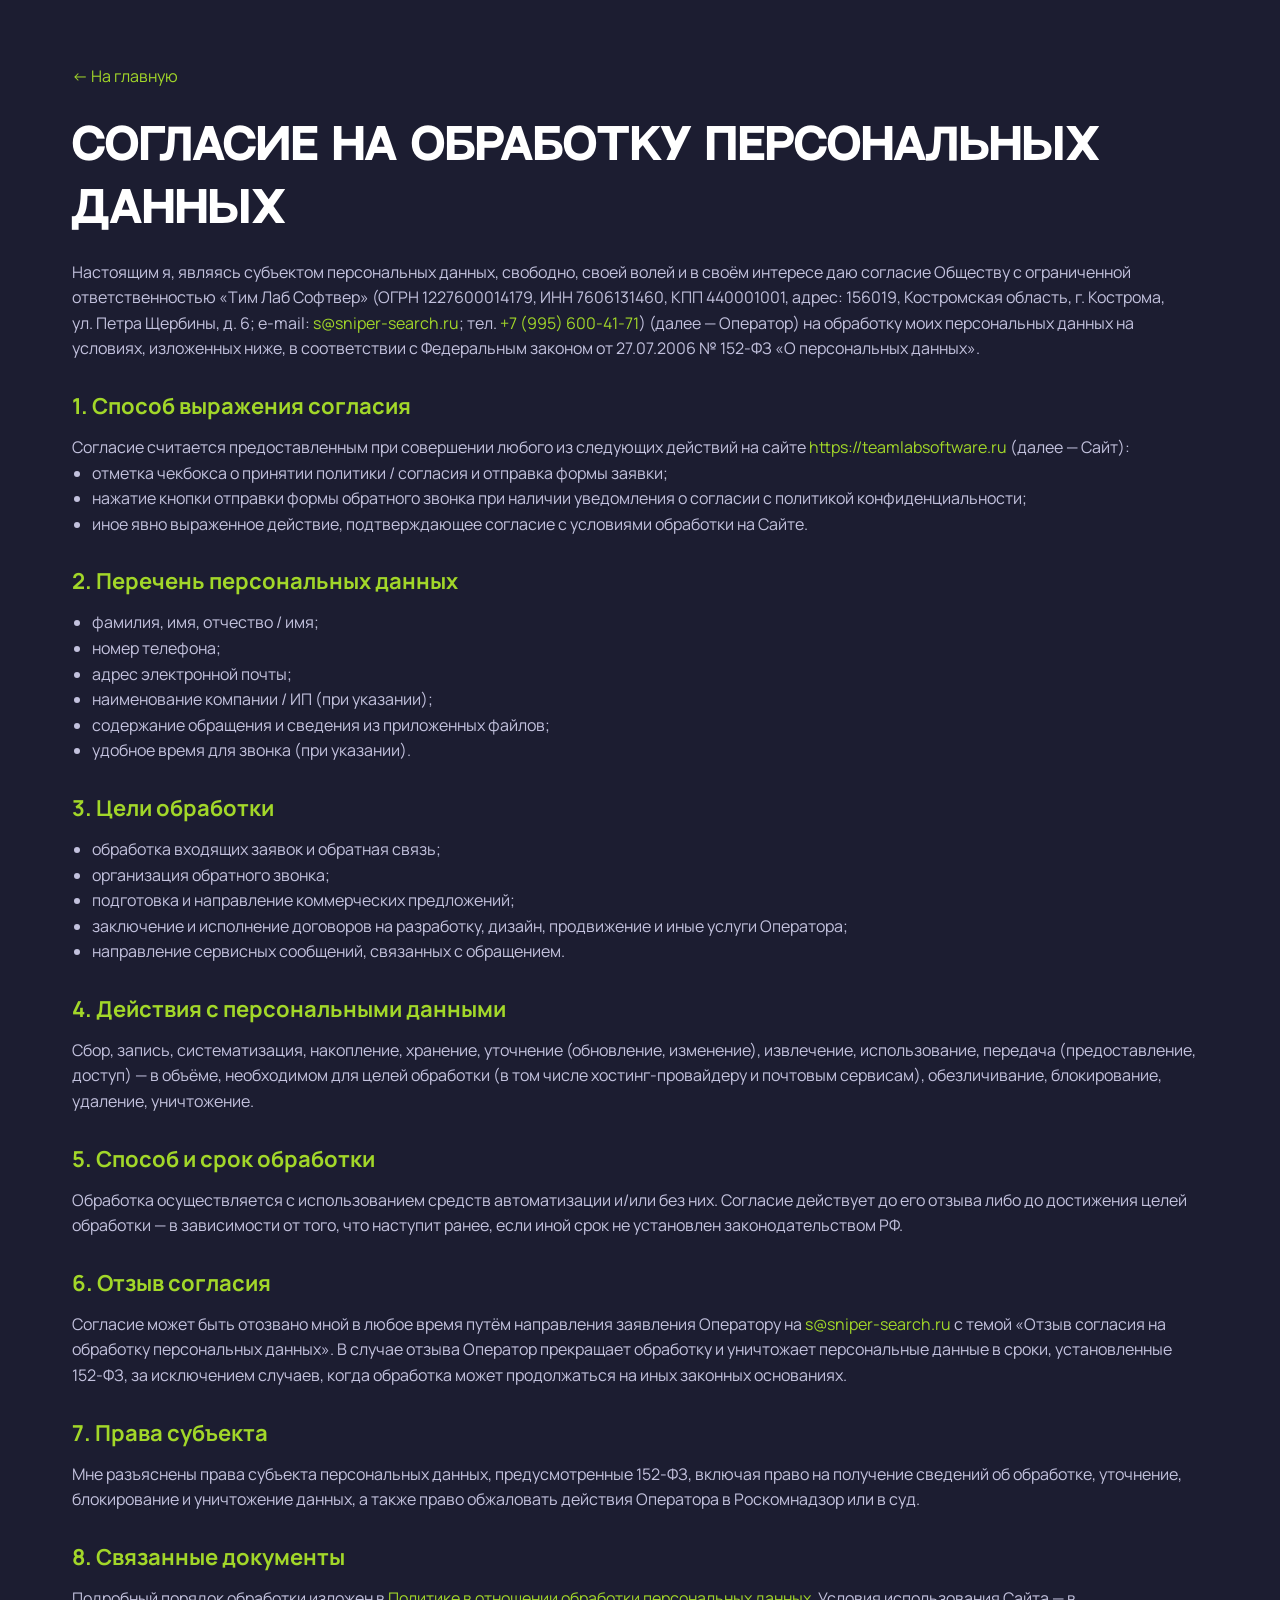
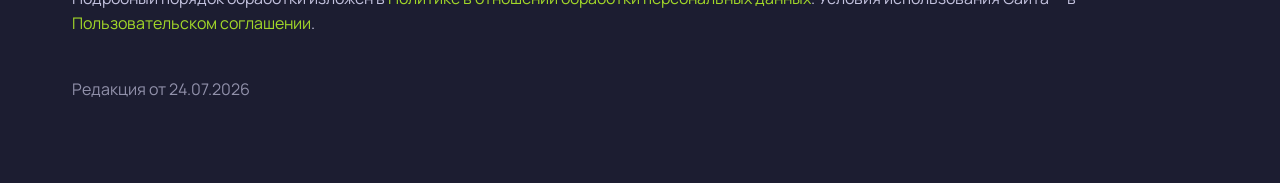
==== commit 68c813ca: "Fix process timeline and icons, expand RF legal pages for Team Lab Software. Co-authored-by: Cursor " ====
--- a/personal-data.html
+++ b/personal-data.html
@@ -3,11 +3,15 @@
   <head>
     <meta charset="UTF-8" />
     <meta name="viewport" content="width=device-width, initial-scale=1.0" />
-    <title>Обработка персональных данных — ТимЛаб</title>
+    <title>Согласие на обработку персональных данных — ТимЛаб</title>
+    <meta
+      name="description"
+      content="Согласие на обработку персональных данных ООО «Тим Лаб Софтвер» для пользователей сайта teamlabsoftware.ru"
+    />
     <link rel="preconnect" href="https://fonts.googleapis.com" />
     <link rel="preconnect" href="https://fonts.gstatic.com" crossorigin />
     <link
-      href="https://fonts.googleapis.com/css2?family=Manrope:wght@400;500;600;700;800&family=Unbounded:wght@400;700&display=swap"
+      href="https://fonts.googleapis.com/css2?family=Manrope:wght@400;500;600;700;800&display=swap"
       rel="stylesheet"
     />
     <link rel="stylesheet" href="css/styles.css" />
@@ -17,33 +21,110 @@
       <div class="container">
         <p><a href="index.html">← На главную</a></p>
         <h1>Согласие на обработку персональных данных</h1>
+        <p class="legal__lead">
+          Настоящим я, являясь субъектом персональных данных, свободно, своей
+          волей и в своём интересе даю согласие Обществу с ограниченной
+          ответственностью «Тим Лаб Софтвер» (ОГРН 1227600014179, ИНН 7606131460,
+          КПП 440001001, адрес: 156019, Костромская область, г.&nbsp;Кострома,
+          ул.&nbsp;Петра Щербины, д.&nbsp;6; e-mail:
+          <a href="mailto:s@sniper-search.ru">s@sniper-search.ru</a>; тел.
+          <a href="tel:+79956004171">+7 (995) 600‑41‑71</a>)
+          (далее — Оператор) на обработку моих персональных данных на условиях,
+          изложенных ниже, в соответствии с Федеральным законом от 27.07.2006
+          №&nbsp;152‑ФЗ «О персональных данных».
+        </p>
+
+        <h2>1. Способ выражения согласия</h2>
         <p>
-          Отправляя форму на сайте teamlabsoftware.ru, я даю согласие ООО «ТИМ
-          ЛАБ СОФТВЕР» (ОГРН 1227600014179, ИНН 7606131460) на обработку
-          указанных мной персональных данных: ФИО / имя, телефон, email,
-          название компании / ИП, содержание обращения и приложенные файлы.
+          Согласие считается предоставленным при совершении любого из следующих
+          действий на сайте
+          <a href="https://teamlabsoftware.ru">https://teamlabsoftware.ru</a>
+          (далее — Сайт):
         </p>
-        <h2>Цели</h2>
+        <ul>
+          <li>
+            отметка чекбокса о принятии политики / согласия и отправка формы
+            заявки;
+          </li>
+          <li>
+            нажатие кнопки отправки формы обратного звонка при наличии
+            уведомления о согласии с политикой конфиденциальности;
+          </li>
+          <li>
+            иное явно выраженное действие, подтверждающее согласие с условиями
+            обработки на Сайте.
+          </li>
+        </ul>
+
+        <h2>2. Перечень персональных данных</h2>
+        <ul>
+          <li>фамилия, имя, отчество / имя;</li>
+          <li>номер телефона;</li>
+          <li>адрес электронной почты;</li>
+          <li>наименование компании / ИП (при указании);</li>
+          <li>содержание обращения и сведения из приложенных файлов;</li>
+          <li>удобное время для звонка (при указании).</li>
+        </ul>
+
+        <h2>3. Цели обработки</h2>
         <ul>
           <li>обработка входящих заявок и обратная связь;</li>
+          <li>организация обратного звонка;</li>
           <li>подготовка и направление коммерческих предложений;</li>
-          <li>заключение и исполнение договоров на услуги разработки.</li>
+          <li>
+            заключение и исполнение договоров на разработку, дизайн,
+            продвижение и иные услуги Оператора;
+          </li>
+          <li>
+            направление сервисных сообщений, связанных с обращением.
+          </li>
         </ul>
-        <h2>Действия с данными</h2>
+
+        <h2>4. Действия с персональными данными</h2>
         <p>
-          Сбор, запись, систематизация, хранение, уточнение, использование,
-          передача (если нужно для работы почты/хостинга), обезличивание,
-          блокирование, удаление.
+          Сбор, запись, систематизация, накопление, хранение, уточнение
+          (обновление, изменение), извлечение, использование, передача
+          (предоставление, доступ) — в объёме, необходимом для целей обработки
+          (в том числе хостинг‑провайдеру и почтовым сервисам), обезличивание,
+          блокирование, удаление, уничтожение.
         </p>
-        <h2>Срок</h2>
+
+        <h2>5. Способ и срок обработки</h2>
         <p>
-          Согласие действует до его отзыва. Отозвать можно письмом на
-          <a href="mailto:s@sniper-search.ru">s@sniper-search.ru</a>.
+          Обработка осуществляется с использованием средств автоматизации и/или
+          без них. Согласие действует до его отзыва либо до достижения целей
+          обработки — в зависимости от того, что наступит ранее, если иной срок
+          не установлен законодательством РФ.
         </p>
+
+        <h2>6. Отзыв согласия</h2>
         <p>
-          Подробности — в
-          <a href="privacy.html">Политике конфиденциальности</a>.
+          Согласие может быть отозвано мной в любое время путём направления
+          заявления Оператору на
+          <a href="mailto:s@sniper-search.ru">s@sniper-search.ru</a>
+          с темой «Отзыв согласия на обработку персональных данных». В случае
+          отзыва Оператор прекращает обработку и уничтожает персональные данные
+          в сроки, установленные 152‑ФЗ, за исключением случаев, когда обработка
+          может продолжаться на иных законных основаниях.
         </p>
+
+        <h2>7. Права субъекта</h2>
+        <p>
+          Мне разъяснены права субъекта персональных данных, предусмотренные
+          152‑ФЗ, включая право на получение сведений об обработке, уточнение,
+          блокирование и уничтожение данных, а также право обжаловать действия
+          Оператора в Роскомнадзор или в суд.
+        </p>
+
+        <h2>8. Связанные документы</h2>
+        <p>
+          Подробный порядок обработки изложен в
+          <a href="privacy.html">Политике в отношении обработки персональных данных</a>.
+          Условия использования Сайта —
+          в
+          <a href="user-agreement.html">Пользовательском соглашении</a>.
+        </p>
+
         <p class="legal__updated">Редакция от 24.07.2026</p>
       </div>
     </main>
--- a/css/styles.css
+++ b/css/styles.css
@@ -35,8 +35,8 @@
   --lavender: #bbd7e8;
   --container: 1776px;
   --pad: 72px;
-  /* Макет: Neutral Face. Гайд помечает Unbounded — fallback. */
-  --font-display: "Neutral Face", "Unbounded", sans-serif;
+  /* Макет: Neutral Face. */
+  --font-display: "Neutral Face", sans-serif;
   /* Макет: Vela Sans GX (форк Manrope). Гайд: Manrope. */
   --font-body: "Manrope", "Vela Sans GX", sans-serif;
   --radius-card: 20px;
@@ -624,13 +624,16 @@
   margin-top: 24px;
 }
 
-.industries h2 {
-  font-family: var(--font-display);
+.industries h2,
+.industries .section-title {
+  font-family: "Neutral Face", sans-serif;
   font-weight: 700;
   font-size: clamp(24px, 1.9vw, 36px);
+  line-height: 1.15;
   color: var(--bg);
   margin-bottom: 40px;
   text-transform: uppercase;
+  font-synthesis: none;
 }
 
 .industries__grid {
@@ -654,6 +657,10 @@
 .industry-card__icon {
   width: 104px;
   height: 104px;
+  min-width: 104px;
+  min-height: 104px;
+  aspect-ratio: 1 / 1;
+  flex-shrink: 0;
   border-radius: 26px;
   background: var(--light-grey);
   display: grid;
@@ -661,17 +668,21 @@
 }
 
 .industry-card__icon img {
-  width: 46px;
-  height: 46px;
+  width: auto;
+  height: auto;
+  max-width: 46px;
+  max-height: 46px;
   object-fit: contain;
+  object-position: center;
 }
 
 .industry-card span {
-  font-family: var(--font-display);
+  font-family: "Neutral Face", sans-serif;
   font-weight: 700;
   font-size: 18px;
   color: var(--graphite);
   text-transform: uppercase;
+  font-synthesis: none;
 }
 
 /* Projects */
@@ -935,12 +946,49 @@
   width: 100px;
   height: 100px;
   object-fit: contain;
-  transition: filter 0.2s ease;
-}
-
-.stack-item:hover .stack-item__icon img {
+  transition: filter 0.2s ease, opacity 0.2s ease;
+}
+
+/* Guide: dark mark #3D3F55 → #504EFD; light cuts stay #F9F9FB / #F1F0F1 */
+.stack-item:hover .stack-item__icon img.stack-mark--tint {
   filter: brightness(0) saturate(100%) invert(32%) sepia(98%) saturate(2476%)
     hue-rotate(230deg) brightness(100%) contrast(101%);
+}
+
+.stack-item__icon img.stack-mark--light {
+  filter: none;
+}
+
+.stack-item:hover .stack-item__icon img.stack-mark--light {
+  filter: none;
+}
+
+.stack-item__icon--ai {
+  position: relative;
+}
+
+.stack-item__icon--ai img {
+  position: absolute;
+  inset: 20px;
+  width: auto;
+  height: auto;
+  max-width: 100px;
+  max-height: 100px;
+  margin: auto;
+}
+
+.stack-item__icon--ai .stack-mark--hover {
+  opacity: 0;
+  filter: none;
+}
+
+.stack-item:hover .stack-item__icon--ai .stack-mark--default {
+  opacity: 0;
+}
+
+.stack-item:hover .stack-item__icon--ai .stack-mark--hover {
+  opacity: 1;
+  filter: none;
 }
 
 .stack-item__icon--ts img:last-child {
@@ -1059,6 +1107,27 @@
   display: flex;
   flex-direction: column;
   gap: 28px;
+  position: relative;
+  z-index: 1;
+}
+
+.process__path {
+  position: absolute;
+  left: 0;
+  top: 0;
+  width: 100%;
+  height: 100%;
+  pointer-events: none;
+  z-index: 0;
+  overflow: visible;
+}
+
+.process__path-line {
+  fill: none;
+  stroke: rgba(31, 32, 50, 0.1);
+  stroke-width: 1;
+  stroke-linecap: square;
+  stroke-linejoin: miter;
 }
 
 .process-step {
@@ -1071,31 +1140,26 @@
 .process-step__icon {
   width: 40px;
   height: 40px;
+  min-width: 40px;
+  min-height: 40px;
+  aspect-ratio: 1 / 1;
+  flex-shrink: 0;
   border-radius: 10px;
   background: var(--lavender);
   display: grid;
   place-items: center;
   position: relative;
-}
-
-.process-step__icon::after {
-  content: "";
-  position: absolute;
-  top: 44px;
-  left: 50%;
-  width: 1px;
-  height: calc(100% + 28px);
-  background: rgba(31, 32, 50, 0.1);
-  transform: translateX(-50%);
-}
-
-.process-step:last-child .process-step__icon::after {
-  display: none;
+  z-index: 1;
 }
 
 .process-step__icon img {
-  width: 20px;
-  height: 20px;
+  width: auto;
+  height: auto;
+  max-width: 20px;
+  max-height: 20px;
+  object-fit: contain;
+  object-position: center;
+  flex-shrink: 0;
 }
 
 .process-step h3 {
@@ -1504,22 +1568,44 @@
 }
 
 .form__status {
-  min-height: 24px;
+  min-height: 0;
   margin: 0;
   font-size: 16px;
   font-weight: 600;
 }
 
+.form__status:empty {
+  display: none;
+}
+
 .form__status--pending {
   color: var(--dark-grey);
 }
 
-.form__status--success {
-  color: #1f7a3f;
-}
-
 .form__status--error {
   color: #b42318;
+}
+
+.form__status--success {
+  position: absolute;
+  width: 1px;
+  height: 1px;
+  padding: 0;
+  margin: -1px;
+  overflow: hidden;
+  clip: rect(0, 0, 0, 0);
+  white-space: nowrap;
+  border: 0;
+}
+
+.btn--purple.is-success,
+.btn--purple.is-success:hover,
+.btn--purple.is-success:active,
+.btn--purple.is-success:disabled {
+  background: var(--lime);
+  color: var(--primary-dark);
+  opacity: 1;
+  cursor: default;
 }
 
 .form .btn--purple:disabled {
@@ -1560,6 +1646,24 @@
 
 .legal ul {
   padding-left: 20px;
+}
+
+.legal__lead {
+  font-size: 17px;
+  line-height: 1.65;
+  color: var(--snow);
+  margin-bottom: 8px;
+}
+
+.legal h3 {
+  margin: 20px 0 10px;
+  font-size: 18px;
+  color: #fff;
+}
+
+.legal strong {
+  color: var(--snow);
+  font-weight: 600;
 }
 
 .legal__updated {
@@ -2041,6 +2145,11 @@
   display: flex;
   flex-direction: column;
   gap: 16px;
+}
+
+.modal__form[hidden],
+.modal__success[hidden] {
+  display: none;
 }
 
 .modal__header {
@@ -2274,17 +2383,26 @@
 
 @media (max-width: 900px) {
   .process-tabs {
+    display: flex;
     width: 100%;
-    justify-content: stretch;
-    overflow-x: auto;
+    max-width: 100%;
+    gap: 4px;
+    padding: 4px;
+    overflow: hidden;
+    box-sizing: border-box;
   }
 
   .process-tabs__btn {
-    flex: 1;
+    flex: 1 1 0;
+    min-width: 0;
+    padding: 8px 6px;
+    font-size: 13px;
+    line-height: 18px;
     white-space: nowrap;
   }
 
   .process__head {
     margin-bottom: 32px;
   }
-}
+
+}
